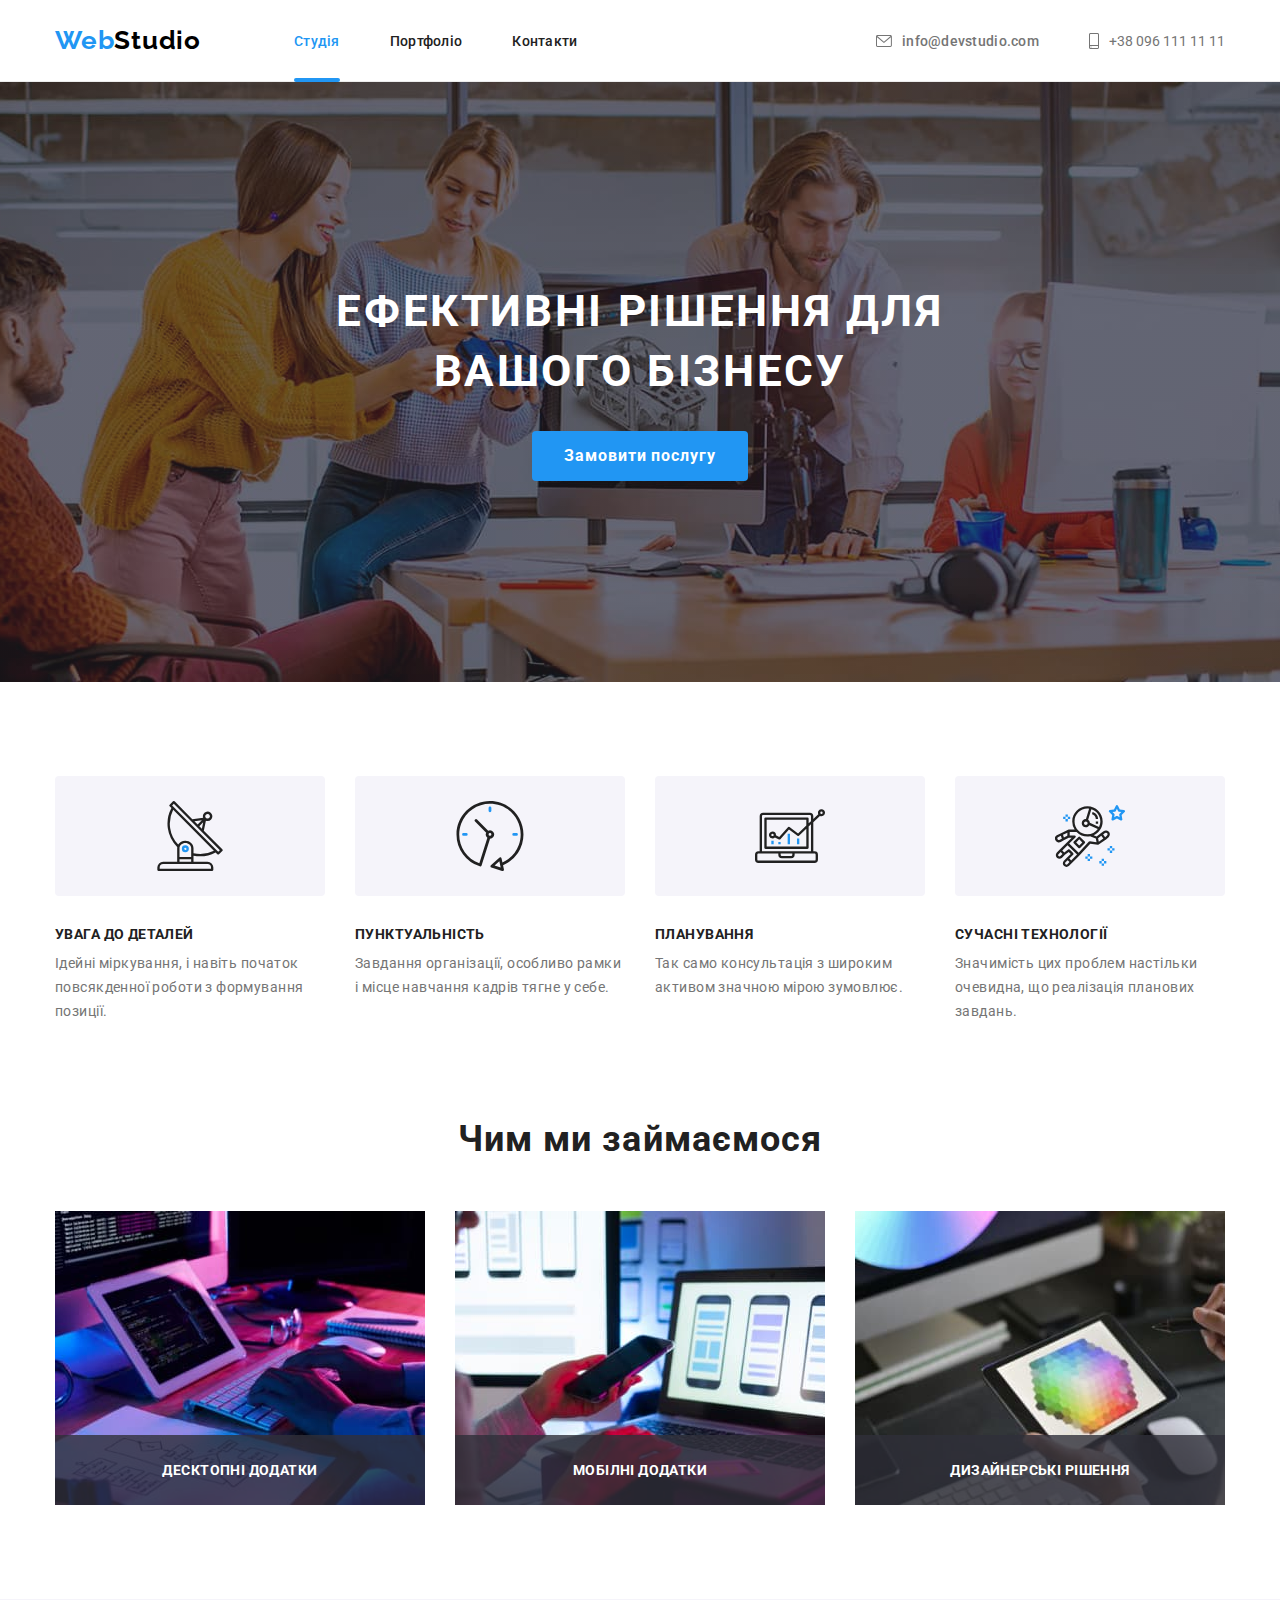
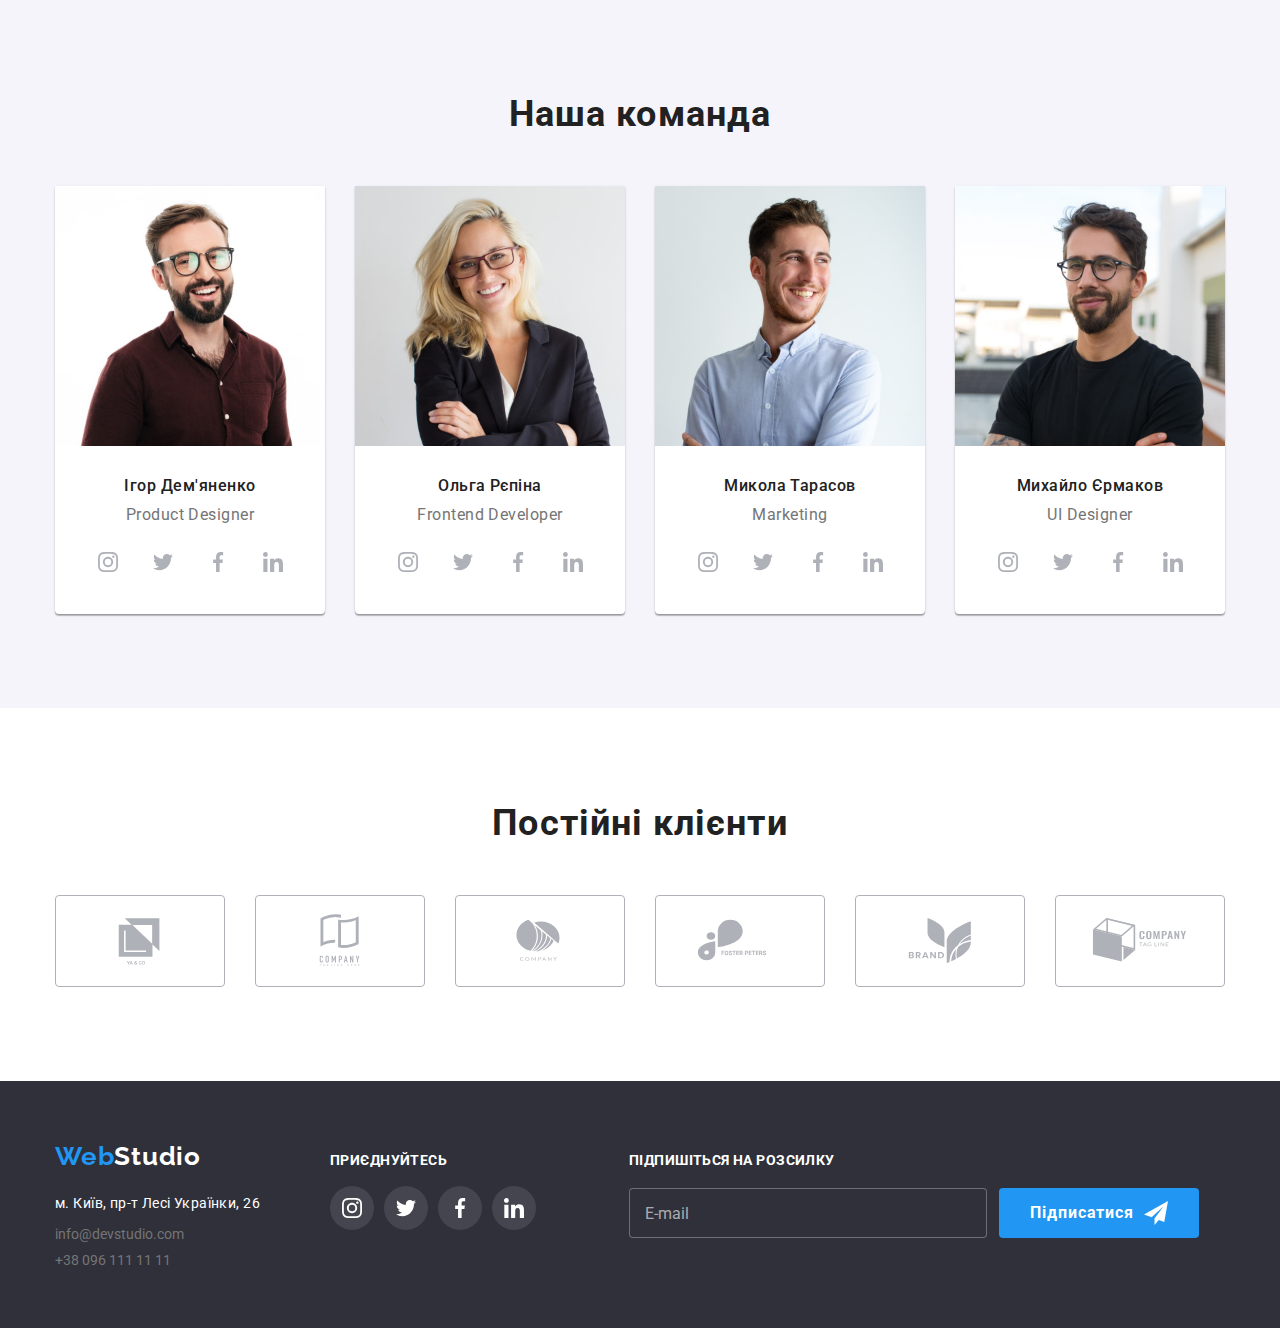
==== index.html @ 0c81e6e6 "update" ====
<!DOCTYPE html>
<html lang="uk">
  <head>
    <meta charset="UTF-8" />
    <meta http-equiv="X-UA-Compatible" content="IE=edge" />
    <meta name="viewport" content="width=device-width, initial-scale=1.0" />
    <title>Студія</title>
    <link rel="preconnect" href="https://fonts.googleapis.com" />
    <link rel="preconnect" href="https://fonts.gstatic.com" crossorigin />
    <link
      href="https://fonts.googleapis.com/css2?family=Raleway:wght@700&family=Roboto:wght@400;500;700;900&display=swap"
      rel="stylesheet"
    />
    <link
      rel="stylesheet"
      href="https://cdnjs.cloudflare.com/ajax/libs/modern-normalize/1.1.0/modern-normalize.min.css"
    />
    <link rel="stylesheet" href="./css/styles.css" />
  </head>

  <body>
    <header class="header">
      <div class="container">
        <div class="header-container">
          <nav class="nav">
            <a href="./index.html" lang="en" class="logo">
              <span class="logo-web">Web</span><span class="logo-studio">Studio</span></a
            >
            <ul class="header-menu">
              <li class="header-menu-item">
                <a class="nav-link current" href="./index.html">Студія</a>
              </li>

              <li class="header-menu-item">
                <a class="nav-link" href="./portfolio.html">Портфоліо</a>
              </li>

              <li class="header-menu-item"><a class="nav-link" href="#">Контакти</a></li>
            </ul>
          </nav>
          <ul class="header-contacts">
            <li class="header-contacts-item">
              <a class="nav-link mail" href="mailto:info@devstudio.com">
                <svg class="mail-icon" width="16px" height="12px">
                  <use href="./icons.svg#icon-envelope"></use></svg
                >info@devstudio.com</a
              >
            </li>

            <li class="header-contacts-item">
              <a class="nav-link tel" href="tel:+380961111111">
                <svg class="phone-icon" width="10px" height="16px">
                  <use href="./icons.svg#icon-smartphone"></use></svg
                >+38 096 111 11 11</a
              >
            </li>
          </ul>
        </div>
      </div>
    </header>
    <main>
      <section class="section hero">
        <div class="container">
          <h1 class="hero-title">Ефективні рішення для вашого бізнесу</h1>
          <button type="button" class="button-hero" data-modal-open>Замовити послугу</button>
        </div>
      </section>

      <section class="section about">
        <div class="container">
          <h2 class="visually-hidden">Наші вміння</h2>
          <ul class="flex-sections">
            <li class="capacity-item">
              <div class="capacity-icons">
                <svg width="70px" height="70px">
                  <use href="./icons.svg#icon-antenna"></use>
                </svg>
              </div>
              <h3 class="section-title">УВАГА ДО ДЕТАЛЕЙ</h3>
              <p class="section-text">
                Ідейні міркування, і навіть початок повсякденної роботи з формування позиції.
              </p>
            </li>
            <li class="capacity-item">
              <div class="capacity-icons">
                <svg width="70px" height="70px">
                  <use href="./icons.svg#icon-clock"></use>
                </svg>
              </div>
              <h3 class="section-title">ПУНКТУАЛЬНІСТЬ</h3>
              <p class="section-text">
                Завдання організації, особливо рамки і місце навчання кадрів тягне у себе.
              </p>
            </li>
            <li class="capacity-item">
              <div class="capacity-icons">
                <svg width="70px" height="70px">
                  <use href="./icons.svg#icon-diagram"></use>
                </svg>
              </div>
              <h3 class="section-title">ПЛАНУВАННЯ</h3>
              <p class="section-text">
                Так само консультація з широким активом значною мірою зумовлює.
              </p>
            </li>
            <li class="capacity-item">
              <div class="capacity-icons">
                <svg width="70px" height="70px">
                  <use href="./icons.svg#icon-astronaut"></use>
                </svg>
              </div>
              <h3 class="section-title">СУЧАСНІ ТЕХНОЛОГІЇ</h3>
              <p class="section-text last">
                Значимість цих проблем настільки очевидна, що реалізація планових завдань.
              </p>
            </li>
          </ul>
        </div>
      </section>

      <section class="section service">
        <div class="container">
          <h2 class="caption-title">Чим ми займаємося</h2>
          <ul class="flex-caption">
            <li class="caption-element">
              <img src="./images/box1.jpg" alt="Написання коду" width="370" />
              <span class="caption-text">Десктопні додатки</span>
            </li>

            <li class="caption-element">
              <img src="./images/box2.jpg" alt="Дизайн додатків" width="370" />
              <span class="caption-text">Мобілні додатки</span>
            </li>

            <li class="caption-element">
              <img src="./images/box3.jpg" alt="Тестування додатків" width="370" />
              <span class="caption-text">Дизайнерські рішення</span>
            </li>
          </ul>
        </div>
      </section>

      <section class="section squad">
        <div class="container">
          <h2 class="caption-title">Наша команда</h2>
          <ul class="team-box">
            <li class="team-element">
              <img src="./images/img1.jpg" alt="Дизайнер продукту" width="270" />
              <div class="specialists">
                <h3 class="team-title">Ігор Дем'яненко</h3>
                <p class="team-text" lang="en">Product Designer</p>
                <ul class="net-list">
                  <li class="net-item">
                    <a href="https://www.instagram.com" class="net-link">
                      <svg class="net-icon" width="20px" height="20px">
                        <use href="./icons.svg#icon-instagram"></use>
                      </svg>
                    </a>
                  </li>
                  <li class="net-item">
                    <a href="https://twitter.com" class="net-link">
                      <svg class="net-icon" width="20px" height="20px">
                        <use href="./icons.svg#icon-twitter"></use>
                      </svg>
                    </a>
                  </li>
                  <li class="net-item">
                    <a href="https://www.facebook.com" class="net-link">
                      <svg class="net-icon" width="20px" height="20px">
                        <use href="./icons.svg#icon-facebook"></use>
                      </svg>
                    </a>
                  </li>
                  <li class="net-item">
                    <a href="https://www.linkedin.com" class="net-link">
                      <svg class="net-icon" width="20px" height="20px">
                        <use href="./icons.svg#icon-linkedin"></use>
                      </svg>
                    </a>
                  </li>
                </ul>
              </div>
            </li>
            <li class="team-element">
              <img class="team-box" src="./images/img2.jpg" alt="Розробник" width="270" />
              <div class="specialists">
                <h3 class="team-title">Ольга Рєпіна</h3>
                <p class="team-text" lang="en">Frontend Developer</p>
                <ul class="net-list">
                  <li class="net-item">
                    <a href="https://www.instagram.com" class="net-link">
                      <svg class="net-icon" width="20px" height="20px">
                        <use href="./icons.svg#icon-instagram"></use>
                      </svg>
                    </a>
                  </li>
                  <li class="net-item">
                    <a href="https://twitter.com" class="net-link">
                      <svg class="net-icon" width="20px" height="20px">
                        <use href="./icons.svg#icon-twitter"></use>
                      </svg>
                    </a>
                  </li>
                  <li class="net-item">
                    <a href="https://www.facebook.com" class="net-link">
                      <svg class="net-icon" width="20px" height="20px">
                        <use href="./icons.svg#icon-facebook"></use>
                      </svg>
                    </a>
                  </li>
                  <li class="net-item">
                    <a href="https://www.linkedin.com" class="net-link">
                      <svg class="net-icon" width="20px" height="20px">
                        <use href="./icons.svg#icon-linkedin"></use>
                      </svg>
                    </a>
                  </li>
                </ul>
              </div>
            </li>
            <li class="team-element">
              <img class="team-box" src="./images/img3.jpg" alt="Маркетолог" width="270" />
              <div class="specialists">
                <h3 class="team-title">Микола Тарасов</h3>
                <p class="team-text" lang="en">Marketing</p>
                <ul class="net-list">
                  <li class="net-item">
                    <a href="https://www.instagram.com" class="net-link">
                      <svg class="net-icon" width="20px" height="20px">
                        <use href="./icons.svg#icon-instagram"></use>
                      </svg>
                    </a>
                  </li>
                  <li class="net-item">
                    <a href="https://twitter.com" class="net-link">
                      <svg class="net-icon" width="20px" height="20px">
                        <use href="./icons.svg#icon-twitter"></use>
                      </svg>
                    </a>
                  </li>
                  <li class="net-item">
                    <a href="https://www.facebook.com" class="net-link">
                      <svg class="net-icon" width="20px" height="20px">
                        <use href="./icons.svg#icon-facebook"></use>
                      </svg>
                    </a>
                  </li>
                  <li class="net-item">
                    <a href="https://www.linkedin.com" class="net-link">
                      <svg class="net-icon" width="20px" height="20px">
                        <use href="./icons.svg#icon-linkedin"></use>
                      </svg>
                    </a>
                  </li>
                </ul>
              </div>
            </li>
            <li class="team-element">
              <img class="team-box" src="./images/img4.jpg" alt="Дизайнер" width="270" />
              <div class="specialists">
                <h3 class="team-title">Михайло Єрмаков</h3>
                <p class="team-text" lang="en">UI Designer</p>
                <ul class="net-list">
                  <li class="net-item">
                    <a href="https://www.instagram.com" class="net-link">
                      <svg class="net-icon" width="20px" height="20px">
                        <use href="./icons.svg#icon-instagram"></use>
                      </svg>
                    </a>
                  </li>
                  <li class="net-item">
                    <a href="https://twitter.com" class="net-link">
                      <svg class="net-icon" width="20px" height="20px">
                        <use href="./icons.svg#icon-twitter"></use>
                      </svg>
                    </a>
                  </li>
                  <li class="net-item">
                    <a href="https://www.facebook.com" class="net-link">
                      <svg class="net-icon" width="20px" height="20px">
                        <use href="./icons.svg#icon-facebook"></use>
                      </svg>
                    </a>
                  </li>
                  <li class="net-item">
                    <a href="https://www.linkedin.com" class="net-link">
                      <svg class="net-icon" width="20px" height="20px">
                        <use href="./icons.svg#icon-linkedin"></use>
                      </svg>
                    </a>
                  </li>
                </ul>
              </div>
            </li>
          </ul>
        </div>
      </section>
      <section class="section clients">
        <div class="container">
          <h2 class="caption-title">Постійні клієнти</h2>
          <ul class="clients-list">
            <li class="clients-item">
              <a href="" class="clients-link">
                <svg class="clients-icon" width="106px" height="60px">
                  <use href="./icons.svg#icon-Logo"></use>
                </svg>
              </a>
            </li>
            <li class="clients-item">
              <a href="" class="clients-link">
                <svg class="clients-icon" width="106px" height="60px">
                  <use href="./icons.svg#icon-Logo-1"></use>
                </svg>
              </a>
            </li>
            <li class="clients-item">
              <a href="" class="clients-link">
                <svg class="clients-icon" width="106px" height="60px">
                  <use href="./icons.svg#icon-Logo-2"></use>
                </svg>
              </a>
            </li>
            <li class="clients-item">
              <a href="" class="clients-link">
                <svg class="clients-icon" width="106px" height="60px">
                  <use href="./icons.svg#icon-Logo-3"></use>
                </svg>
              </a>
            </li>
            <li class="clients-item">
              <a href="" class="clients-link"
                ><svg class="clients-icon" width="106px" height="60px">
                  <use href="./icons.svg#icon-Logo-4"></use></svg
              ></a>
            </li>
            <li class="clients-item">
              <a href="" class="clients-link">
                <svg class="clients-icon" width="106px" height="60px">
                  <use href="./icons.svg#icon-Logo-5"></use>
                </svg>
              </a>
            </li>
          </ul>
        </div>
      </section>
    </main>
    <footer class="footer">
      <div class="container">
        <div class="footer-general">
          <div class="footer-link">
            <a lang="en" class="logo-footer" href="./index.html"
              ><span class="logo-web">Web</span><span class="logo-studio-second">Studio</span></a
            >
            <address>
              <ul class="map">
                <li class="footer-element">
                  <a
                    class="address"
                    href="https://goo.gl/maps/5NG6xnhZqoV4ewts6"
                    target="_blank"
                    rel="noopener noreferrer nofollow"
                    >м. Київ, пр-т Лесі Українки, 26</a
                  >
                </li>
              </ul>
              <ul class="footer-element cont">
                <li class="text-decor">
                  <a class="text-decor" href="mailto:info@devstudio.com">info@devstudio.com</a>
                </li>

                <li class="text-decor">
                  <a class="text-decor" href="tel:+380961111111">+38 096 111 11 11</a>
                </li>
              </ul>
            </address>
          </div>

          <div class="footer-second">
            <p class="title-socials">Приєднуйтесь</p>
            <ul class="links-icons-footer">
              <li class="socials-item">
                <a href="" class="socials-link"
                  ><svg class="net-icon-footer" width="20px" height="20px">
                    <use href="./icons.svg#icon-instagram"></use></svg
                ></a>
              </li>
              <li class="socials-item">
                <a href="" class="socials-link"
                  ><svg class="net-icon-footer" width="20px" height="20px">
                    <use href="./icons.svg#icon-twitter"></use></svg
                ></a>
              </li>
              <li class="socials-item">
                <a href="" class="socials-link"
                  ><svg class="net-icon-footer" width="20px" height="20px">
                    <use href="./icons.svg#icon-facebook"></use></svg
                ></a>
              </li>
              <li class="socials-item">
                <a href="" class="socials-link"
                  ><svg class="net-icon-footer" width="20px" height="20px">
                    <use href="./icons.svg#icon-linkedin"></use></svg
                ></a>
              </li>
            </ul>
          </div>
          <div class="footer-email">
            <p class="title-form">Підпишіться на розсилку</p>
            <form class="footer-form">
              <label for="mail"></label>
              <input type="email" class="footer-input" name="mail" id="mail" placeholder="E-mail" />
              <button type="submit" class="button-form">
                Підписатися
                <svg class="email-icon" width="24px" height="24px">
                  <use href="./images/icon-send.svg#icon-icon-send"></use>
                </svg>
              </button>
            </form>
          </div>
        </div>
      </div>
    </footer>
    <div class="backdrop is-hidden" data-modal>
      <div class="modal">
        <button class="modal-link" data-modal-close>
          <svg width="18px" height="18px">
            <use href="./images/close.svg#icon-close"></use>
          </svg>
        </button>
      </div>
    </div>
    <script src="./js/modal.js"></script>
  </body>
</html>
---- css/styles.css ----
:root {
  --color-text: #757575;
  --color-title: #212121;
  --color-white: #ffffff;
  --color-accent: #2196f3;
  --color-background: #2f303a;
  --color-background-second: #f5f5f5;
  --color-background-third: #f5f4fa;
  --color-icons: #afb1b8;
  --transition-effect: cubic-bezier(0.4, 0, 0.2, 1);
}

body {
  font-family: 'Roboto', sans-serif;
  font-size: 14px;
  color: var(--color-text);
  background: var(--color-white);
}

.header {
  background: var(--color-white);
  border-bottom: 1px solid #ececec;
  display: flex;
  align-items: center;
  justify-content: space-between;
  align-items: center;
}

.container {
  width: 100%;
  max-width: 1200px;
  margin: 0 auto;
  padding: 0 15px;
}

.visually-hidden {
  position: absolute;
  white-space: nowrap;
  width: 1px;
  height: 1px;
  overflow: hidden;
  border: 0;
  padding: 0;
  clip: rect(0 0 0 0);
  clip-path: inset(50%);
  margin: -1px;
}

.header-container {
  display: flex;
  align-items: center;
}

.header-menu {
  display: flex;
  margin-top: 0;
  margin-bottom: 0;
  padding: 0;
}

.header-menu-item {
  margin-right: 50px;
}
.header-menu-item:last-child {
  margin-right: 0;
}

.header-contacts {
  display: flex;
  align-items: center;
  margin-top: 0;
  margin-bottom: 0;
  padding: 0;
  list-style-type: none;
}

.header-contacts-item {
  margin-left: 50px;
}

.header-contacts-item:first-child {
  margin-left: 0;
}

.logo {
  font-family: 'Raleway', sans-serif;
  font-weight: 700;
  font-size: 26px;
  line-height: 1.2;
  text-decoration: none;
  letter-spacing: 0.03em;
  padding: 25px 0;
  margin-right: 93px;
}

.logo-footer {
  font-family: 'Raleway', sans-serif;
  font-weight: 700;
  font-size: 26px;
  line-height: 1.2;
  text-decoration: none;
  letter-spacing: 0.03em;
}

.logo-web {
  font-family: 'Raleway', sans-serif;
  font-style: normal;
  color: var(--color-accent);
}

.logo-studio {
  color: #000000;
  font-family: 'Raleway', sans-serif;
}

.logo-studio-second {
  font-family: 'Raleway', sans-serif;
  color: #ffffff;
  font-style: normal;
}

.nav {
  display: flex;
  align-items: center;
  flex-grow: 1;

  color: var(--color-title);
  font-weight: 500;
  font-size: 14px;
  line-height: 1.15;
  letter-spacing: 0.02em;
}

.nav li {
  list-style-type: none;
}

.nav-link {
  color: var(--color-title);
  text-decoration: none;
  padding: 32px 0;
  display: block;
  transition: color 250ms var(--transition-effect);
}

.nav-link:hover,
.nav-link:focus {
  color: var(--color-accent);
}

.mail {
  font-weight: 500;
  font-size: 14px;
  line-height: 16px;
  letter-spacing: 0.02em;
  color: var(--color-text);
  letter-spacing: 0.02em;
  display: flex;
  padding-left: 0;
  margin-top: 0;
  margin-bottom: 0;
}

.nav-link.tel {
  color: var(--color-text);
  padding: 32px 0;
  display: flex;
  align-items: center;
  margin: 0;
  transition: color 250ms var(--transition-effect);
}

.nav-link.mail {
  display: flex;
  align-items: center;
  padding: 0;
  padding: 32px 0;
  transition: color 250ms var(--transition-effect);
}

.map a {
  text-decoration: none;
}

.map {
  margin: 0;
  padding: 0;
  margin-top: 20px;
  list-style-type: none;
}

.nav-link.current {
  color: var(--color-accent);
  position: relative;
  transition: color 250ms var(--transition-effect);
}

.nav-link.current:hover,
.nav-link.current:focus {
  color: var(--color-title);
}

.nav-link.current::after {
  content: '';
  position: absolute;
  display: block;
  width: 100%;
  height: 4px;
  border-radius: 2px;
  background: var(--color-accent);
  left: 0;
  bottom: -1.5px;
}

.nav-link.tel:hover,
.nav-link.tel:focus {
  color: var(--color-accent);
}

.section.hero {
  background: var(--color-background);
  padding: 200px 0;
  text-align: center;
  max-width: 1600px;
  min-height: 600px;
  margin-left: auto;
  margin-right: auto;
  background-image: linear-gradient(rgba(47, 48, 58, 0.4), rgba(47, 48, 58, 0.4)),
    url(../images/background-image.jpg);
  background-repeat: no-repeat;
  background-position: center;
  background-size: cover;
}

.hero-title {
  color: var(--color-white);
  font-size: 44px;
  line-height: 1.35;
  text-align: center;
  letter-spacing: 0.06em;
  text-transform: uppercase;
  margin: 0 auto 30px auto;
  max-width: 696px;
}

.button-hero {
  background: var(--color-accent);
  font-weight: 700;
  font-size: 16px;
  line-height: 1.88;
  letter-spacing: 0.06em;
  align-items: center;
  text-align: center;
  font-family: 'Roboto', sans-serif;
  cursor: pointer;
  color: var(--color-white);
  width: 216px;
  height: 50px;
  border: none;
  border-radius: 4px;
  transition: box-shadow 250ms var(--transition-effect);
}

.button-hero:hover,
.button-hero:focus {
  background-color: #188ce8;
  box-shadow: 0px 4px 4px rgba(0, 0, 0, 0.15);
  border-radius: 4px;
}

.flex-sections {
  display: flex;
  justify-content: center;
  gap: 30px;
  margin: 0;
  padding-left: 0;
  list-style-type: none;
}

.section-title {
  color: var(--color-title);
  font-weight: 700;
  font-size: 14px;
  line-height: 1.15;
  letter-spacing: 0.03em;
  text-transform: uppercase;
  margin: 0;
}

.section-text {
  color: var(--color-text);
  font-weight: 400;
  font-size: 14px;
  line-height: 1.7;
  letter-spacing: 0.03em;
  margin: 0;
  margin-top: 10px;
}

.last {
  padding-right: 0;
}

.caption-title {
  color: var(--color-title);
  font-weight: 700;
  font-size: 36px;
  line-height: 1.2;
  letter-spacing: 0.03em;
  text-align: center;
  margin: 0;
  margin-bottom: 50px;
}

.flex-caption {
  display: flex;
  justify-content: center;
  padding-left: 0;
  margin: 0;
  list-style-type: none;
}
.caption-element {
  position: relative;
  width: calc(100% / 3 - 30px / 3 * 2);
  height: 294px;
}

.caption-element > img {
  display: block;
  width: 100%;
  height: 100%;
}

.caption-element:nth-child(-n + 2) {
  margin-right: 30px;
}

.caption-text {
  position: absolute;
  display: flex;
  justify-content: center;
  align-items: center;
  font-weight: 700;
  font-size: 14px;
  line-height: 1.15;
  letter-spacing: 0.03em;
  text-transform: uppercase;
  color: var(--color-white);
  bottom: 0;
  right: 0;
  width: 100%;
  height: 70px;
  background-color: rgba(47, 48, 58, 0.8);
}

.team-title {
  color: var(--color-title);
  font-weight: 500;
  font-size: 16px;
  line-height: 1.2;
  letter-spacing: 0.03em;
  text-align: center;
  margin: 0;
  margin-bottom: 10px;
}

.team-text {
  color: var(--color-text);
  font-weight: 400;
  font-size: 16px;
  line-height: 1.2;
  letter-spacing: 0.03em;
  text-align: center;
  margin: 0;
}

.specialists {
  padding: 30px;
}

.team-box {
  display: flex;
  justify-content: center;
  padding-left: 0;
  margin: 0;
  padding-left: 0;
  list-style-type: none;
}

.team-element {
  background: var(--color-white);
  box-shadow: 0px 1px 3px rgba(0, 0, 0, 0.12), 0px 1px 1px rgba(0, 0, 0, 0.14),
    0px 2px 1px rgba(0, 0, 0, 0.2);
  border-radius: 0px 0px 4px 4px;
  width: calc(100% / 4 - 30px / 4 * 3);
  height: 428px;
}

.team-element > img {
  display: block;
}

.team-element:nth-child(-n + 3) {
  margin-right: 30px;
}

.footer {
  background: var(--color-background);
  padding: 60px 0;
}

.footer-link {
  margin: 0;
  padding-left: 0;
}

.text-decor {
  font-family: 'Roboto', sans-serif;
  font-style: normal;
  color: var(--color-text);
  text-decoration: none;
  list-style-type: none;
  transition: color 250ms var(--transition-effect);
}

.text-decor:first-child {
  margin-bottom: 10px;
}

.text-decor:hover,
.text-decor:focus {
  color: var(--color-accent);
}

.cont {
  padding: 0;
  margin-top: 10px;
  margin-bottom: 0;
}

.nav-liks {
  margin-bottom: 0;
  padding-bottom: 10px;
}

.address {
  color: var(--color-white);
  font-weight: 400;
  font-size: 14px;
  line-height: 1.7;
  letter-spacing: 0.03em;
  font-style: normal;
  list-style-type: none;
  transition: color 250ms var(--transition-effect);
}

.address:hover,
.address:focus {
  color: var(--color-accent);
}

.button-link {
  display: block;
  background: var(--color-background-third);
  border-radius: 4px;
  font-family: 'Roboto', sans-serif;
  font-weight: 500;
  font-size: 16px;
  line-height: 1.35;
  letter-spacing: 0.03em;
  border: none;
  transition: color 250ms var(--transition-effect), background-color 250ms var(--transition-effect),
    box-shadow 250ms var(--transition-effect);
}

.button-link:nth-child(1) {
  padding: 6px 22px;
}

.button-link:hover,
.button-link:focus {
  background-color: var(--color-accent);
  color: var(--color-white);
  cursor: pointer;
  box-shadow: 0px 3px 1px rgba(0, 0, 0, 0.1), 0px 1px 2px rgba(0, 0, 0, 0.08),
    0px 2px 2px rgba(0, 0, 0, 0.12);
  border-radius: 4px;
}

.boxes {
  display: flex;
  flex-wrap: wrap;
  justify-content: center;
  margin-left: -30px;
  margin-top: -30px;
  padding: 0;
  margin-bottom: 0;
  list-style-type: none;
}

.boxes-element {
  flex-basis: calc(100% / 3 - 30px);
  margin-left: 30px;
  margin-top: 30px;
  margin-right: 0;
  margin-bottom: 0;
  padding: 0;
  width: calc(100% / 9 - 30px / 9 * 6);
  height: 404px;
}

.alink {
  display: block;
  text-decoration: none;
  transition: box-shadow 250ms var(--transition-effect);
}

.alink:focus,
.alink:hover {
  box-shadow: 0px 1px 1px rgba(0, 0, 0, 0.12), 0px 4px 4px rgba(0, 0, 0, 0.06),
    1px 4px 6px rgba(0, 0, 0, 0.16);
}

.produkts {
  padding: 20px 24px;
  border-right: 1px solid #eeeeee;
  border-bottom: 1px solid #eeeeee;
  border-left: 1px solid #eeeeee;
}

.boxes-title {
  color: var(--color-title);
  font-weight: 700;
  font-size: 18px;
  line-height: 2;
  letter-spacing: 0.06em;
  margin: 0;
  margin-bottom: 4px;
}

.boxes-text {
  color: var(--color-text);
  font-weight: 400;
  font-size: 16px;
  line-height: 30px;
  letter-spacing: 0.03em;
  margin: 0;
}

.ul-button {
  display: flex;
  justify-content: center;
  margin: 0;
  padding-left: 0;
  margin-bottom: 50px;
  list-style-type: none;
}

.button-link-item {
  margin-right: 8px;
}
.button-link-item:last-child {
  margin-right: 0;
}

.section {
  padding: 94px 0;
}

.service {
  padding-top: 0;
}

.squad {
  background: var(--color-background-third);
}

.mail-icon {
  fill: var(--color-text);
  margin-right: 10px;
  transition: fill 250ms var(--transition-effect);
}

.nav-link.mail:hover .mail-icon,
.nav-link.mail:focus .mail-icon {
  fill: var(--color-accent);
}

.phone-icon {
  fill: var(--color-text);
  margin-right: 10px;
  transition: fill 250ms var(--transition-effect);
}

.nav-link.tel:hover .phone-icon,
.nav-link.tel:focus .phone-icon {
  fill: var(--color-accent);
}

.capacity-item {
  width: calc(100% / 4 - 10px / 4 * 3);
}

.capacity-icons {
  display: flex;
  align-items: center;
  justify-content: center;
  background-color: var(--color-background-third);
  width: 100%;
  height: 120px;
  border-radius: 4px;
  margin-bottom: 30px;
}

.net-item {
  width: calc(100% / 4 - 10px / 4 * 3);
  height: 44px;
}

.net-list {
  display: flex;
  justify-content: center;
  gap: 10px;
  padding: 0;
  margin-top: 16px;
  list-style-type: none;
}

.net-link {
  width: 100%;
  height: 100%;
  display: flex;
  align-items: center;
  justify-content: center;
  border-radius: 50%;
  transition: background-color 250ms var(--transition-effect);
}

.net-link:hover,
.net-link:focus {
  background-color: var(--color-accent);
}

.net-link:hover .net-icon,
.net-link:focus .net-icon {
  fill: var(--color-white);
}

.net-icon {
  fill: var(--color-icons);
  transition: fill 250ms var(--transition-effect);
}

.clients-list {
  display: flex;
  align-items: center;
  justify-content: center;
  gap: 30px;
  padding: 0;
  margin: 0;
  list-style-type: none;
}

.clients-item {
  width: calc(100% / 6 - 30px / 6 * 5);
  height: 92px;
}

.clients-link {
  display: flex;
  align-items: center;
  justify-content: center;
  width: 100%;
  height: 100%;
  border: 1px solid var(--color-icons);
  border-radius: 4px;
  transition: border 250ms var(--transition-effect);
}

.clients-icon {
  fill: var(--color-icons);
  transition: fill 250ms var(--transition-effect);
}

.clients-link:hover .clients-icon,
.clients-link:focus .clients-icon {
  fill: var(--color-accent);
}

.clients-link:hover,
.clients-link:focus {
  border: 1px solid var(--color-accent);
}

.footer-general {
  display: flex;
  align-items: baseline;
}

.footer-second {
  margin-left: 70px;
}

.title-socials {
  font-family: 'Roboto' sans-serif;
  font-style: normal;
  color: var(--color-white);
  font-weight: 700;
  font-size: 14px;
  line-height: 0.87;
  letter-spacing: 0.03em;
  text-transform: uppercase;
  margin: 0;
}

.socials-link {
  width: 44px;
  height: 44px;
  display: flex;
  align-items: center;
  justify-content: center;
  background-color: rgba(255, 255, 255, 0.1);
  border-radius: 50%;
  transition: background-color 250ms var(--transition-effect);
}

.links-icons-footer {
  display: flex;
  justify-content: center;
  gap: 10px;
  padding: 0;
  margin: 20px 0 0 0;
  list-style-type: none;
}

.net-icon-footer {
  fill: var(--color-white);
}

.socials-link:hover,
.socials-link:focus {
  background-color: var(--color-accent);
}

.backdrop {
  position: fixed;
  top: 0;
  left: 0;
  z-index: 1;
  width: 100%;
  height: 100%;
  background-color: rgba(0, 0, 0, 0.1);
  transition: opacity 250ms var(--transition-effect);
}

.backdrop.is-hidden {
  opacity: 0;
  transform: translate(42px, 18px);
  visibility: hidden;
  pointer-events: none;
}

.backdrop.is-hidden .modal {
  transform: translate(-50%, -50%) scale(0.9);
}

.modal {
  position: absolute;
  top: 50%;
  left: 50%;
  width: 528px;
  height: 581px;
  transform: translate(-50%, -50%) scale(1);
  background-color: var(--color-white);
  transition: transform 250ms var(--transition-effect);
  border-radius: 4px;
  box-shadow: 0px 1px 3px rgba(0, 0, 0, 0.12), 0px 1px 1px rgba(0, 0, 0, 0.14),
    0px 2px 1px rgba(0, 0, 0, 0.2);
}

.modal-link {
  position: absolute;
  top: 8px;
  right: 8px;
  display: flex;
  justify-content: center;
  align-items: center;
  background: var(--color-white);
  border: 1px solid rgba(0, 0, 0, 0.1);
  width: 30px;
  height: 30px;
  border-radius: 50%;
  transition: box-shadow 250ms var(--transition-effect);
}

.modal-link:hover,
.modal-link:focus {
  box-shadow: 0px 1px 3px rgba(0, 0, 0, 0.12);
  cursor: pointer;
}

.portfolio-thumb {
  position: relative;
  width: 370px;
  height: 294px;
  overflow: hidden;
}

.portfolio-overlay {
  position: absolute;
  top: 0;
  left: 0;
  width: 100%;
  height: 100%;
  background-color: rgba(33, 150, 243, 0.9);
  transform: translateY(101%);
  transition: transform 250ms var(--transition-effect);
}

.thumb-text {
  display: flex;
  align-items: center;
  padding: 24px;
  height: 100%;
  font-size: 18px;
  line-height: 1.56;
  color: var(--color-white);
  margin: 0;
}

.alink:hover .portfolio-overlay,
.alink:focus .portfolio-overlay {
  transform: translateY(0);
}

.footer-email {
  /* display: flex;
  flex-direction: column; */
  margin-left: 93px;
}

.title-form {
  color: var(--color-white);
  font-family: 'Roboto';
  font-style: normal;
  font-weight: 700;
  font-size: 14px;
  line-height: 1.15;
  letter-spacing: 0.03em;
  text-transform: uppercase;
  margin-top: 0;
  margin-bottom: 20px;
}

.footer-input {
  background-color: var(--color-background);
  width: 358px;
  height: 50px;
  border: 1px solid rgba(255, 255, 255, 0.3);
  border-radius: 4px;
  padding: 0;
  color: #ffffff;
  font-family: 'Roboto';
  font-style: normal;
  font-weight: 400;
  font-size: 16px;
  line-height: 1.25;
  padding: 15px;
  transition: filter 250ms var(--transition-effect);
}

.footer-email input::placeholder {
  color: rgba(255, 255, 255, 0.6);
}

.footer-input:hover,
.footer-input:focus {
  filter: drop-shadow(0px 4px 4px rgba(0, 0, 0, 0.15));
}

.footer-form {
  display: flex;
}

.button-form {
  display: flex;
  align-items: center;
  justify-content: center;
  gap: 10px;
  padding: 0;
  margin-left: 12px;
  border: none;
  background-color: var(--color-accent);
  color: var(--color-white);
  width: 200px;
  height: 50px;
  border-radius: 4px;
  font-family: 'Roboto';
  font-style: normal;
  font-weight: 700;
  font-size: 16px;
  line-height: 1.8;
  letter-spacing: 0.06em;
  cursor: pointer;
  transition: box-shadow 250ms var(--transition-effect);
}

.button-form:hover,
.button-form:focus {
  box-shadow: 0px 4px 4px rgba(0, 0, 0, 0.15);
}

.email-icon {
  fill: var(--color-white);
}
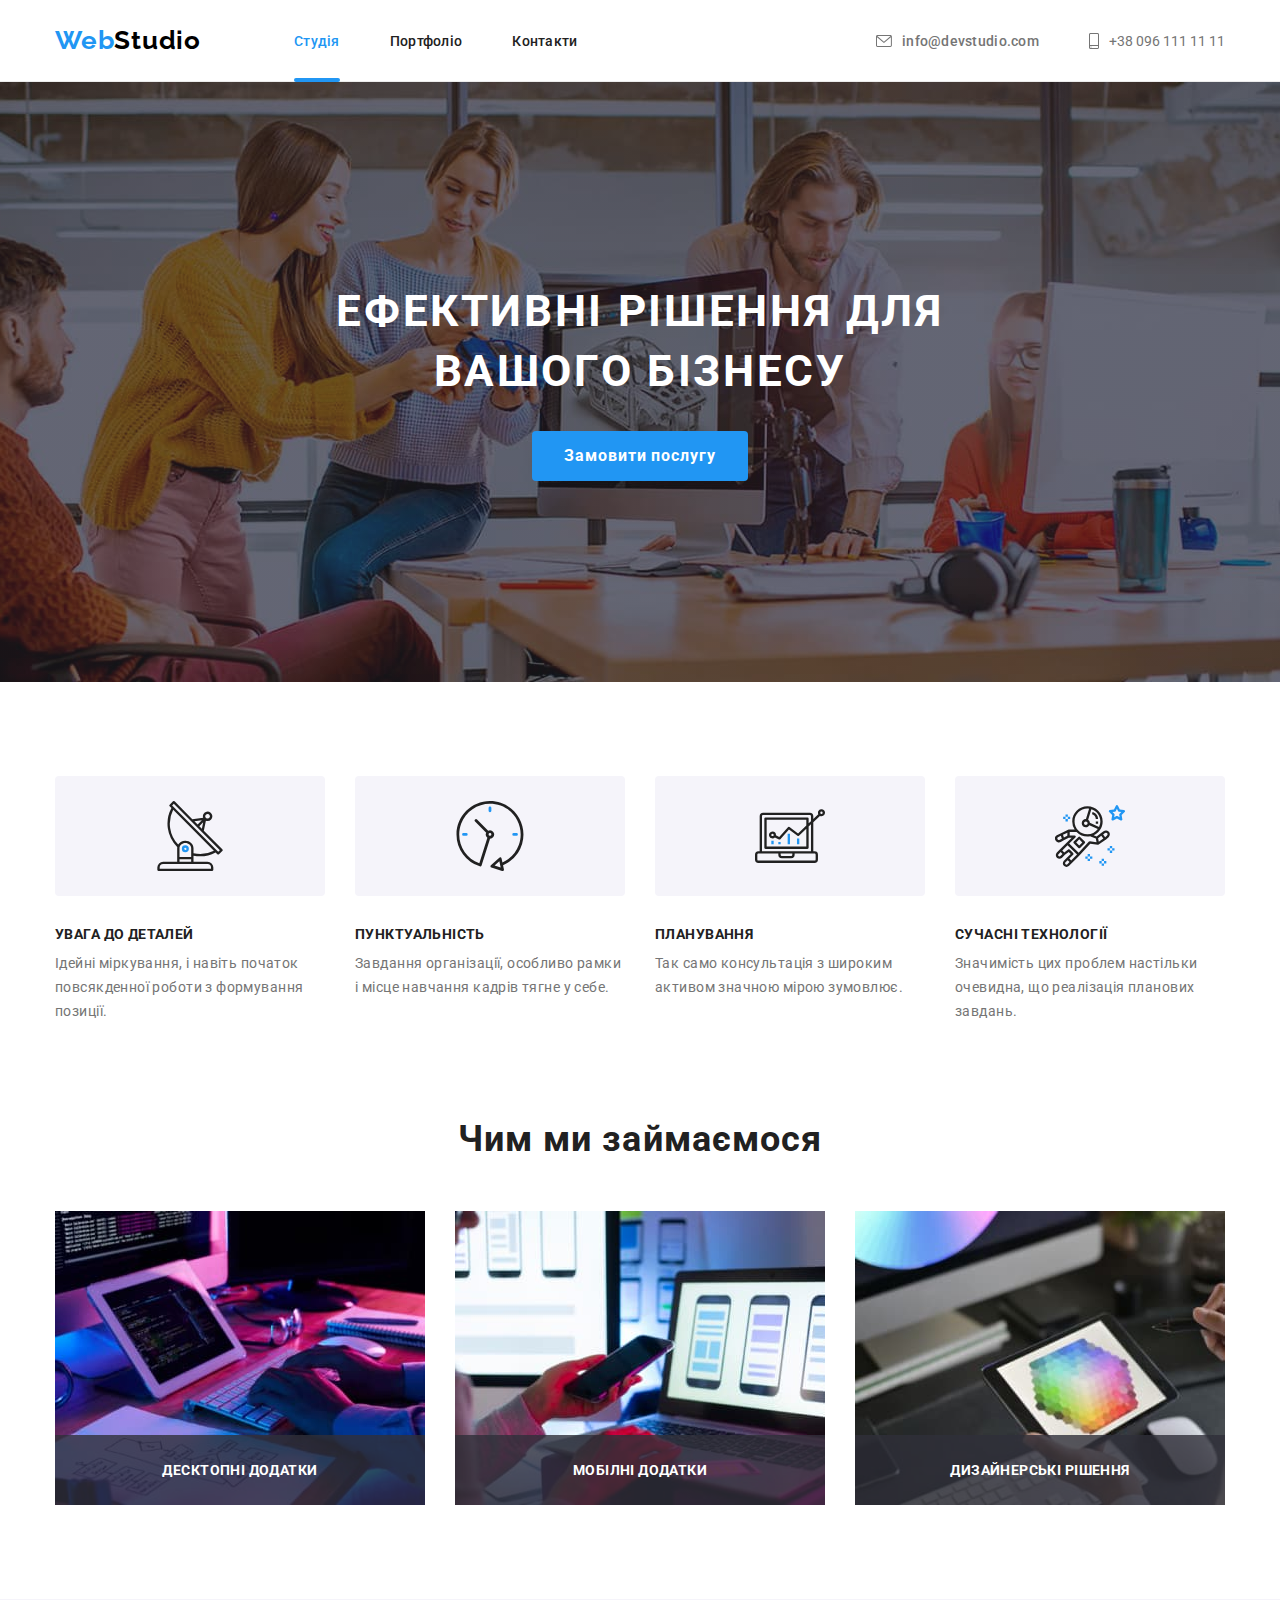
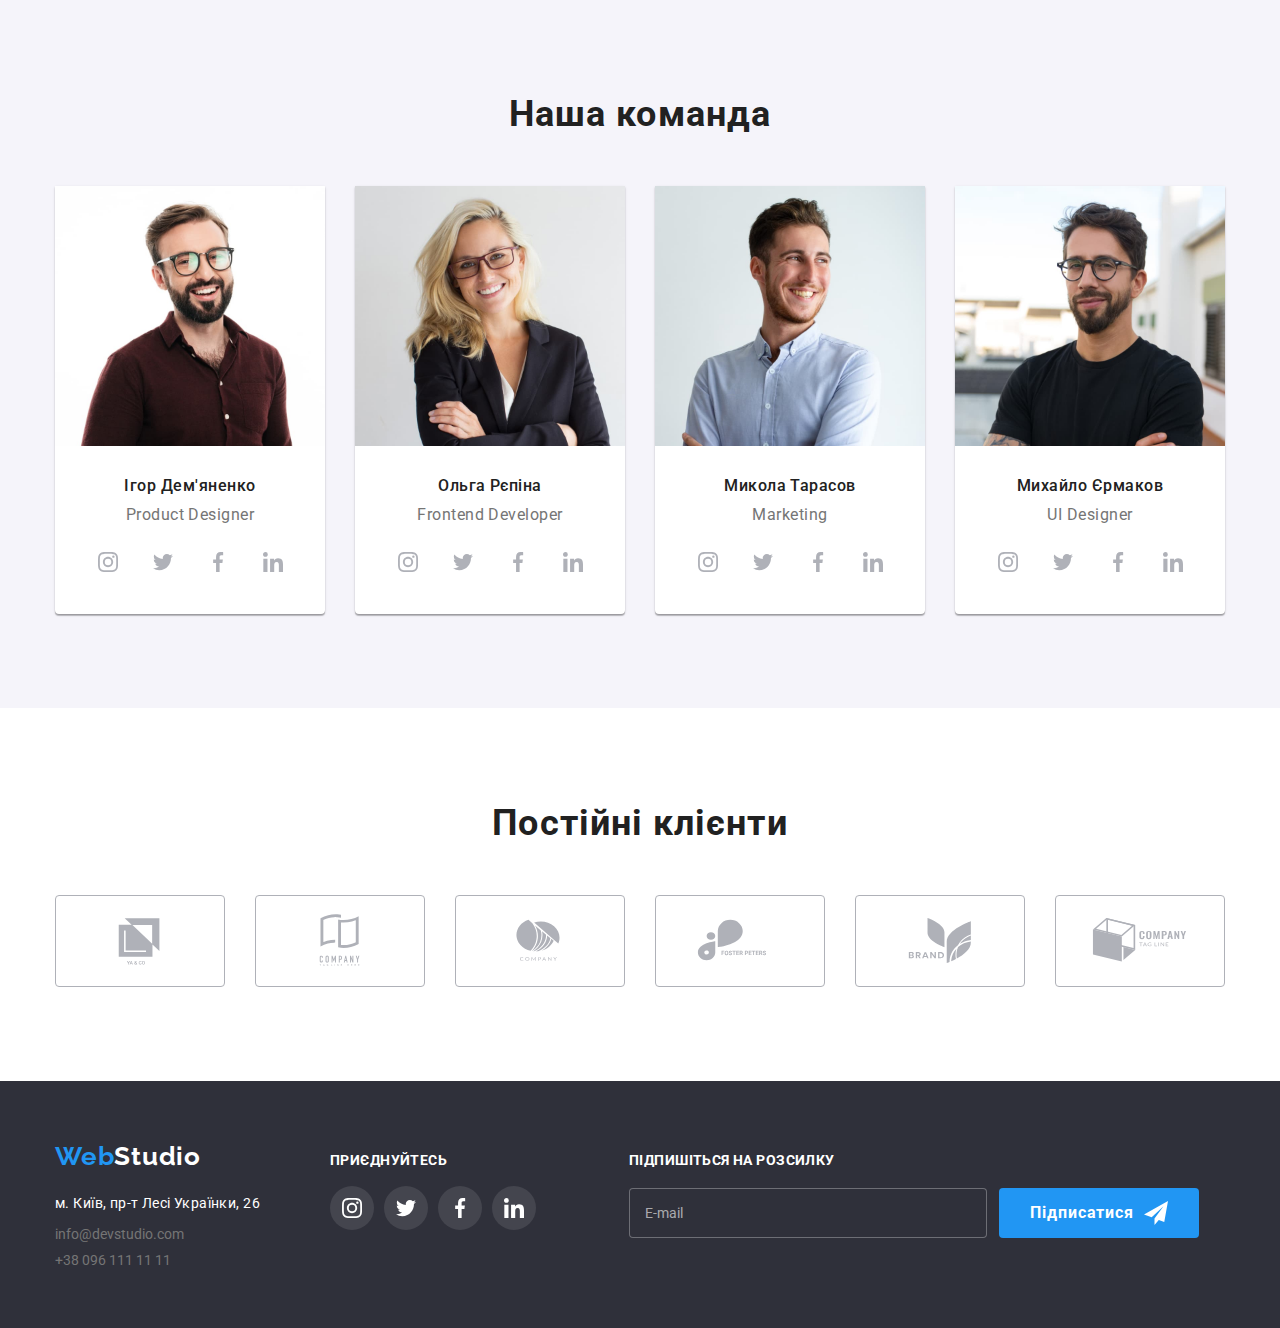
==== commit c63df385: "update" ====
--- a/index.html
+++ b/index.html
@@ -408,7 +408,14 @@
             <p class="title-form">Підпишіться на розсилку</p>
             <form class="footer-form">
               <label for="mail"></label>
-              <input type="email" class="footer-input" name="mail" id="mail" placeholder="E-mail" />
+              <input
+                type="email"
+                class="footer-input"
+                name="mail"
+                id="mail"
+                placeholder="E-mail"
+                autocomplete="off"
+              />
               <button type="submit" class="button-form">
                 Підписатися
                 <svg class="email-icon" width="24px" height="24px">
@@ -422,8 +429,57 @@
     </footer>
     <div class="backdrop is-hidden" data-modal>
       <div class="modal">
+        <h2 class="form-title">Залиште свої дані, ми вам передзвонимо</h2>
+        <form class="contact-form">
+          <div class="form-control">
+            <label for="user-name" class="form-label">Ім'я</label>
+            <input type="text" class="form-input" id="user-name" name="name" autocomplete="off" />
+            <svg class="form-icon" width="18px" height="18px">
+              <use href="./icons.svg#icon-person"></use>
+            </svg>
+          </div>
+          <div class="form-control">
+            <label for="user-tel" class="form-label">Телефон</label>
+            <input type="tel" class="form-input" id="user-tel" name="telefon" autocomplete="off" />
+            <svg class="form-icon" width="18px" height="18px">
+              <use href="./icons.svg#icon-phone"></use>
+            </svg>
+          </div>
+          <div class="form-control">
+            <label for="user-mail" class="form-label">Пошта</label>
+            <input type="email" class="form-input" id="user-mail" name="email" autocomplete="off" />
+            <svg class="form-icon" width="18px" height="18px">
+              <use href="./icons.svg#icon-email"></use>
+            </svg>
+          </div>
+          <div>
+            <label for="user-comment" class="form-label">Коментар</label>
+            <textarea
+              name="comment"
+              class="form-textarea"
+              id="user-comment"
+              placeholder="Введіть текст"
+            ></textarea>
+          </div>
+
+          <div class="checkbox">
+            <input
+              class="checkbox-input visually-hidden"
+              id="terms-checkbox"
+              type="checkbox"
+              name="terms-checkbox"
+            />
+            <svg class="checkbox-icon" width="16px" height="15px">
+              <use href="./icons.svg#icon-select"></use>
+            </svg>
+            <label class="checkbox-label" for="terms-checkbox"
+              >Погоджуюся з розсилкою та приймаю <a class="terms-link" href="#">Умови договору</a>
+            </label>
+          </div>
+          <button type="submit" class="button-checkbox">Відправити</button>
+        </form>
         <button class="modal-link" data-modal-close>
-          <svg width="18px" height="18px">
+          <svg class="modal-close" width="18px" height="18px">
             <use href="./images/close.svg#icon-close"></use>
           </svg>
         </button>
--- a/css/styles.css
+++ b/css/styles.css
@@ -3,6 +3,7 @@
   --color-title: #212121;
   --color-white: #ffffff;
   --color-accent: #2196f3;
+  --color-form: rgba(33, 150, 243, 1);
   --color-background: #2f303a;
   --color-background-second: #f5f5f5;
   --color-background-third: #f5f4fa;
@@ -790,12 +791,13 @@
   width: 30px;
   height: 30px;
   border-radius: 50%;
-  transition: box-shadow 250ms var(--transition-effect);
+  transition: box-shadow 250ms var(--transition-effect), fill 250ms var(--color-form);
 }
 
 .modal-link:hover,
 .modal-link:focus {
   box-shadow: 0px 1px 3px rgba(0, 0, 0, 0.12);
+  fill: var(--color-form);
   cursor: pointer;
 }
 
@@ -834,8 +836,6 @@
 }
 
 .footer-email {
-  /* display: flex;
-  flex-direction: column; */
   margin-left: 93px;
 }
 
@@ -858,15 +858,10 @@
   height: 50px;
   border: 1px solid rgba(255, 255, 255, 0.3);
   border-radius: 4px;
-  padding: 0;
   color: #ffffff;
-  font-family: 'Roboto';
-  font-style: normal;
-  font-weight: 400;
-  font-size: 16px;
-  line-height: 1.25;
   padding: 15px;
   transition: filter 250ms var(--transition-effect);
+  outline: none;
 }
 
 .footer-email input::placeholder {
@@ -913,3 +908,149 @@
 .email-icon {
   fill: var(--color-white);
 }
+
+.form-title {
+  color: var(--color-title);
+  font-family: 'Roboto';
+  font-style: normal;
+  font-weight: 700;
+  font-size: 20px;
+  line-height: 1.15;
+  text-align: center;
+  letter-spacing: 0.03em;
+  margin: 40px 40px 0 40px;
+}
+
+.contact-form {
+  margin: 12px 40px 0 40px;
+}
+
+.form-label {
+  display: block;
+  color: var(--color-text);
+  font-weight: 400;
+  font-size: 12px;
+  line-height: 1.15;
+  letter-spacing: 0.01em;
+  margin-top: 10px;
+  margin-bottom: 4px;
+}
+
+.form-control {
+  position: relative;
+}
+
+.form-input {
+  width: 100%;
+  height: 40px;
+  padding: 12px 12px 12px 32px;
+  border: 1px solid rgba(33, 33, 33, 0.2);
+  border-radius: 4px;
+  outline: none;
+  cursor: pointer;
+  transition: border 250ms var(--color-form), fill 250ms var(--color-form);
+  color: var(--color-title);
+}
+
+.form-input:focus {
+  border: 1px solid var(--color-form);
+}
+
+.form-input:focus + .form-icon {
+  fill: var(--color-form);
+}
+
+.form-icon {
+  position: absolute;
+  fill: var(--color-title);
+  top: 50%;
+  left: 12px;
+}
+
+.form-textarea {
+  width: 100%;
+  height: 120px;
+  padding: 12px 16px;
+  resize: none;
+  border: 1px solid rgba(33, 33, 33, 0.2);
+  border-radius: 4px;
+  outline: none;
+  color: var(--color-title);
+}
+
+.form-textarea::placeholder {
+  color: rgba(117, 117, 117, 0.5);
+  font-size: 12px;
+  line-height: 1.145;
+  letter-spacing: 0.01em;
+}
+
+.checkbox-input {
+  appearance: none;
+}
+.checkbox-label {
+  color: var(--color-text);
+  font-size: 14px;
+  line-height: 1.7;
+  letter-spacing: 0.03em;
+  cursor: pointer;
+}
+.terms-link {
+  color: var(--color-accent);
+}
+.checkbox {
+  position: relative;
+  margin-top: 20px;
+  margin-bottom: 30px;
+}
+.checkbox-label {
+  padding-left: 36px;
+}
+.checkbox-icon {
+  content: '';
+  position: absolute;
+  z-index: -1;
+  fill: var(--color-white);
+  fill-opacity: 0;
+  top: 50%;
+  left: 13px;
+  transform: translateY(-50%);
+  width: 16px;
+  height: 15px;
+  border: 2px solid var(--color-title);
+  border-radius: 2px;
+  transition: background-color 250ms var(--transition-effect), fill 250ms var(--transition-effect),
+    fill-opacity 250ms var(--transition-effect);
+}
+.checkbox-input:checked + .checkbox-icon {
+  background-color: var(--color-accent);
+  border-color: var(--color-accent);
+  border: none;
+  fill: var(--color-white);
+  fill-opacity: 1;
+}
+
+.button-checkbox {
+  display: block;
+  width: 200px;
+  height: 50px;
+  margin-left: auto;
+  margin-right: auto;
+  padding: 10px 52px;
+  margin-bottom: 40px;
+  background-color: var(--color-accent);
+  border: none;
+  border-radius: 4px;
+  color: var(--color-white);
+  font-weight: 700;
+  font-size: 16px;
+  line-height: 1.85;
+  letter-spacing: 0.06em;
+  cursor: pointer;
+  transition: box-shadow 250ms var(--transition-effect);
+}
+
+.button-checkbox:hover,
+.button-checkbox:focus {
+  box-shadow: 0px 4px 4px rgba(0, 0, 0, 0.15);
+}
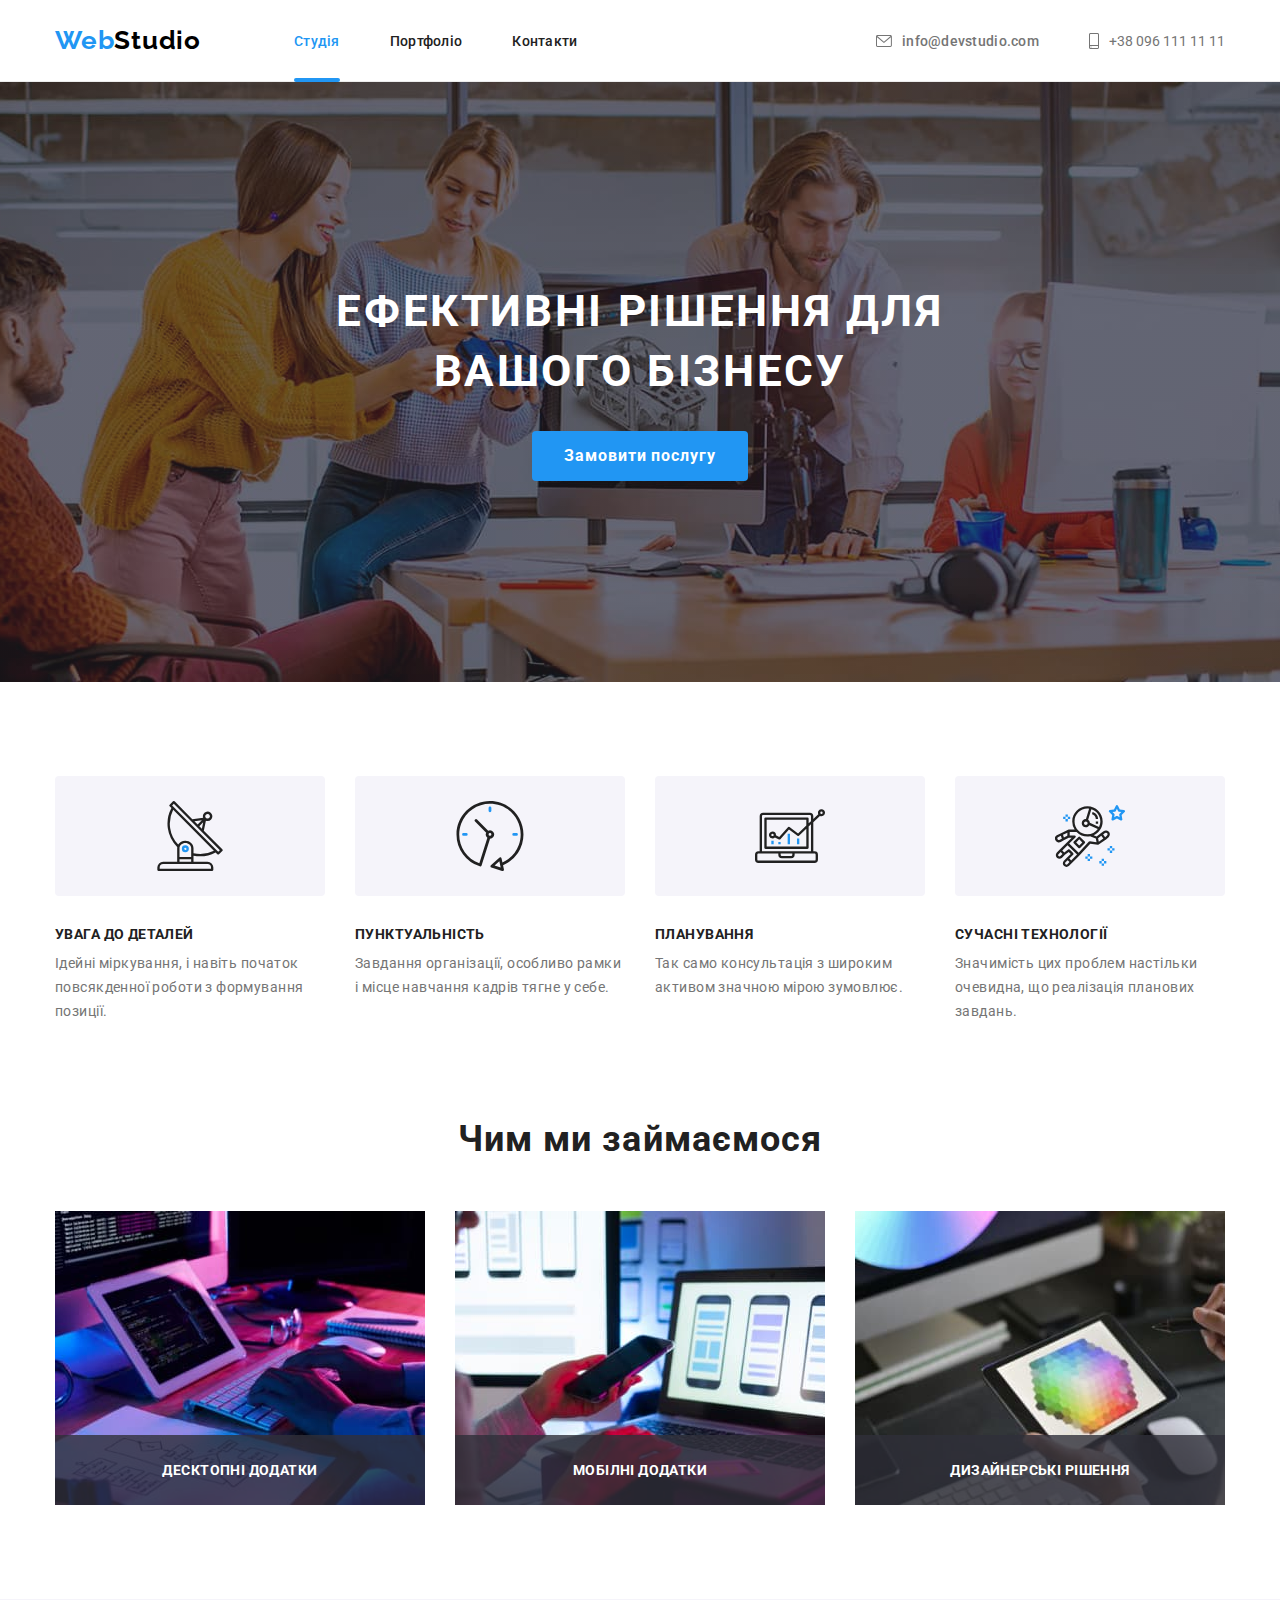
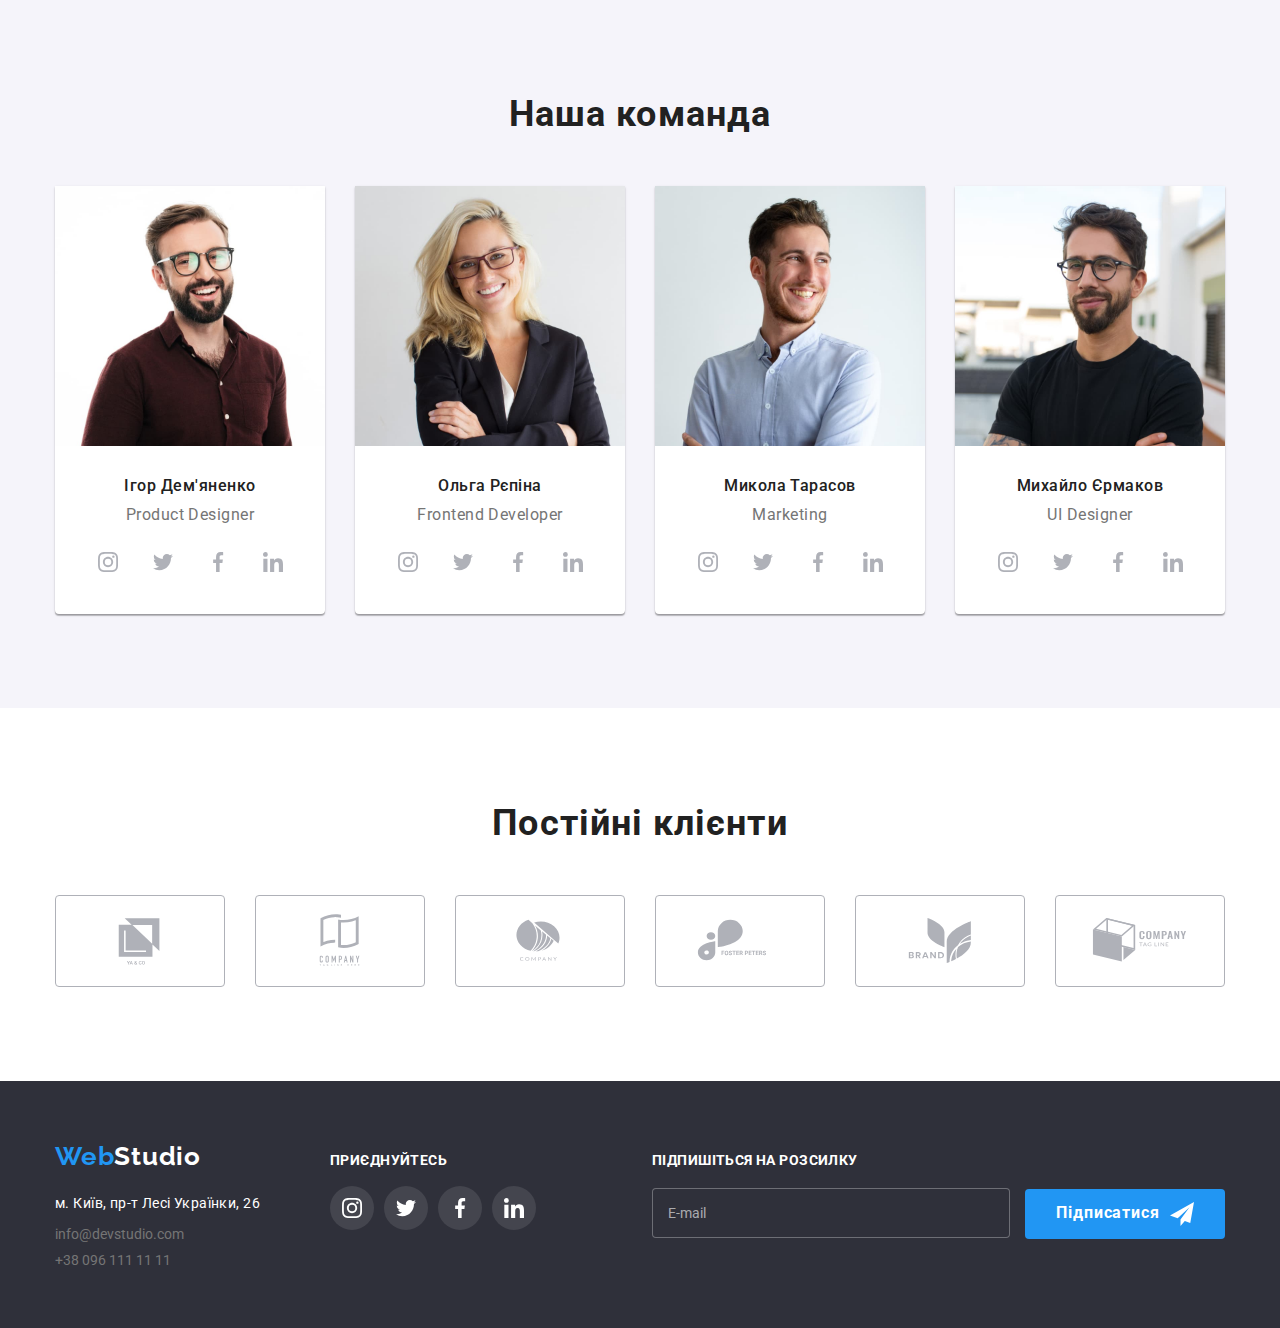
==== commit 9d27cdc6: "update" ====
--- a/index.html
+++ b/index.html
@@ -407,21 +407,22 @@
           <div class="footer-email">
             <p class="title-form">Підпишіться на розсилку</p>
             <form class="footer-form">
-              <label for="mail"></label>
-              <input
-                type="email"
-                class="footer-input"
-                name="mail"
-                id="mail"
-                placeholder="E-mail"
-                autocomplete="off"
-              />
-              <button type="submit" class="button-form">
-                Підписатися
-                <svg class="email-icon" width="24px" height="24px">
-                  <use href="./images/icon-send.svg#icon-icon-send"></use>
-                </svg>
-              </button>
+              <label for="mail">
+                <input
+                  type="email"
+                  class="footer-input"
+                  name="mail"
+                  id="mail"
+                  placeholder="E-mail"
+                  autocomplete="off"
+                />
+                <button type="submit" class="button-form">
+                  Підписатися
+                  <svg class="email-icon" width="24px" height="24px">
+                    <use href="./images/icon-send.svg#icon-icon-send"></use>
+                  </svg>
+                </button>
+              </label>
             </form>
           </div>
         </div>
@@ -431,49 +432,71 @@
       <div class="modal">
         <h2 class="form-title">Залиште свої дані, ми вам передзвонимо</h2>
         <form class="contact-form">
-          <div class="form-control">
-            <label for="user-name" class="form-label">Ім'я</label>
-            <input type="text" class="form-input" id="user-name" name="name" autocomplete="off" />
-            <svg class="form-icon" width="18px" height="18px">
-              <use href="./icons.svg#icon-person"></use>
-            </svg>
-          </div>
-          <div class="form-control">
-            <label for="user-tel" class="form-label">Телефон</label>
-            <input type="tel" class="form-input" id="user-tel" name="telefon" autocomplete="off" />
-            <svg class="form-icon" width="18px" height="18px">
-              <use href="./icons.svg#icon-phone"></use>
-            </svg>
-          </div>
-          <div class="form-control">
-            <label for="user-mail" class="form-label">Пошта</label>
-            <input type="email" class="form-input" id="user-mail" name="email" autocomplete="off" />
-            <svg class="form-icon" width="18px" height="18px">
-              <use href="./icons.svg#icon-email"></use>
-            </svg>
-          </div>
-          <div>
-            <label for="user-comment" class="form-label">Коментар</label>
+          <label for="user-name" class="form-label"
+            >Ім'я
+            <span class="form-control">
+              <input type="text" class="form-input" id="user-name" name="name" autocomplete="off" />
+              <svg class="form-icon" width="18px" height="18px">
+                <use href="./icons.svg#icon-person"></use>
+              </svg>
+            </span>
+          </label>
+
+          <label for="user-tel" class="form-label"
+            >Телефон
+            <span class="form-control">
+              <input
+                type="tel"
+                class="form-input"
+                id="user-tel"
+                name="telefon"
+                autocomplete="off"
+              />
+              <svg class="form-icon" width="18px" height="18px">
+                <use href="./icons.svg#icon-phone"></use>
+              </svg>
+            </span>
+          </label>
+
+          <label for="user-mail" class="form-label"
+            >Пошта
+            <span class="form-control">
+              <input
+                type="email"
+                class="form-input"
+                id="user-mail"
+                name="email"
+                autocomplete="off"
+              />
+              <svg class="form-icon" width="18px" height="18px">
+                <use href="./icons.svg#icon-email"></use>
+              </svg>
+            </span>
+          </label>
+
+          <label for="user-comment" class="form-label"
+            >Коментар
             <textarea
               name="comment"
               class="form-textarea"
               id="user-comment"
               placeholder="Введіть текст"
             ></textarea>
-          </div>
+          </label>
 
           <div class="checkbox">
-            <input
-              class="checkbox-input visually-hidden"
-              id="terms-checkbox"
-              type="checkbox"
-              name="terms-checkbox"
-            />
-            <svg class="checkbox-icon" width="16px" height="15px">
-              <use href="./icons.svg#icon-select"></use>
-            </svg>
             <label class="checkbox-label" for="terms-checkbox"
               >Погоджуюся з розсилкою та приймаю <a class="terms-link" href="#">Умови договору</a>
+
+              <input
+                class="checkbox-input visually-hidden"
+                id="terms-checkbox"
+                type="checkbox"
+                name="terms-checkbox"
+              />
+              <svg class="checkbox-icon" width="16px" height="15px">
+                <use href="./icons.svg#icon-select"></use>
+              </svg>
             </label>
           </div>
           <button type="submit" class="button-checkbox">Відправити</button>
--- a/css/styles.css
+++ b/css/styles.css
@@ -769,6 +769,7 @@
   position: absolute;
   top: 50%;
   left: 50%;
+  padding: 40px;
   width: 528px;
   height: 581px;
   transform: translate(-50%, -50%) scale(1);
@@ -836,7 +837,7 @@
 }
 
 .footer-email {
-  margin-left: 93px;
+  margin-left: auto;
 }
 
 .title-form {
@@ -856,6 +857,7 @@
   background-color: var(--color-background);
   width: 358px;
   height: 50px;
+  margin-right: 12px;
   border: 1px solid rgba(255, 255, 255, 0.3);
   border-radius: 4px;
   color: #ffffff;
@@ -875,15 +877,16 @@
 
 .footer-form {
   display: flex;
+  justify-content: center;
+  align-items: center;
 }
 
 .button-form {
-  display: flex;
+  display: inline-flex;
   align-items: center;
   justify-content: center;
   gap: 10px;
-  padding: 0;
-  margin-left: 12px;
+  padding: 10px 28px;
   border: none;
   background-color: var(--color-accent);
   color: var(--color-white);
@@ -918,11 +921,8 @@
   line-height: 1.15;
   text-align: center;
   letter-spacing: 0.03em;
-  margin: 40px 40px 0 40px;
-}
-
-.contact-form {
-  margin: 12px 40px 0 40px;
+  margin-top: 0;
+  margin-bottom: 12px;
 }
 
 .form-label {
@@ -933,7 +933,6 @@
   line-height: 1.15;
   letter-spacing: 0.01em;
   margin-top: 10px;
-  margin-bottom: 4px;
 }
 
 .form-control {
@@ -943,6 +942,7 @@
 .form-input {
   width: 100%;
   height: 40px;
+  margin-top: 4px;
   padding: 12px 12px 12px 32px;
   border: 1px solid rgba(33, 33, 33, 0.2);
   border-radius: 4px;
@@ -965,11 +965,13 @@
   fill: var(--color-title);
   top: 50%;
   left: 12px;
+  transform: translateY(-50%);
 }
 
 .form-textarea {
   width: 100%;
   height: 120px;
+  margin-top: 4px;
   padding: 12px 16px;
   resize: none;
   border: 1px solid rgba(33, 33, 33, 0.2);
@@ -999,17 +1001,19 @@
   color: var(--color-accent);
 }
 .checkbox {
+  display: flex;
+  align-items: center;
+  justify-content: center;
   position: relative;
   margin-top: 20px;
   margin-bottom: 30px;
 }
 .checkbox-label {
-  padding-left: 36px;
+  margin-left: 8px;
 }
 .checkbox-icon {
   content: '';
   position: absolute;
-  z-index: -1;
   fill: var(--color-white);
   fill-opacity: 0;
   top: 50%;
@@ -1031,26 +1035,30 @@
 }
 
 .button-checkbox {
-  display: block;
+  display: flex;
+  justify-content: center;
+  align-items: center;
+
   width: 200px;
   height: 50px;
+
   margin-left: auto;
   margin-right: auto;
   padding: 10px 52px;
-  margin-bottom: 40px;
   background-color: var(--color-accent);
   border: none;
   border-radius: 4px;
   color: var(--color-white);
+  box-shadow: 0px 4px 4px rgba(0, 0, 0, 0.15);
   font-weight: 700;
   font-size: 16px;
   line-height: 1.85;
   letter-spacing: 0.06em;
   cursor: pointer;
-  transition: box-shadow 250ms var(--transition-effect);
+  transition: background-color 250ms var(--transition-effect);
 }
 
 .button-checkbox:hover,
 .button-checkbox:focus {
-  box-shadow: 0px 4px 4px rgba(0, 0, 0, 0.15);
-}
+  background-color: #188ce8;
+}
